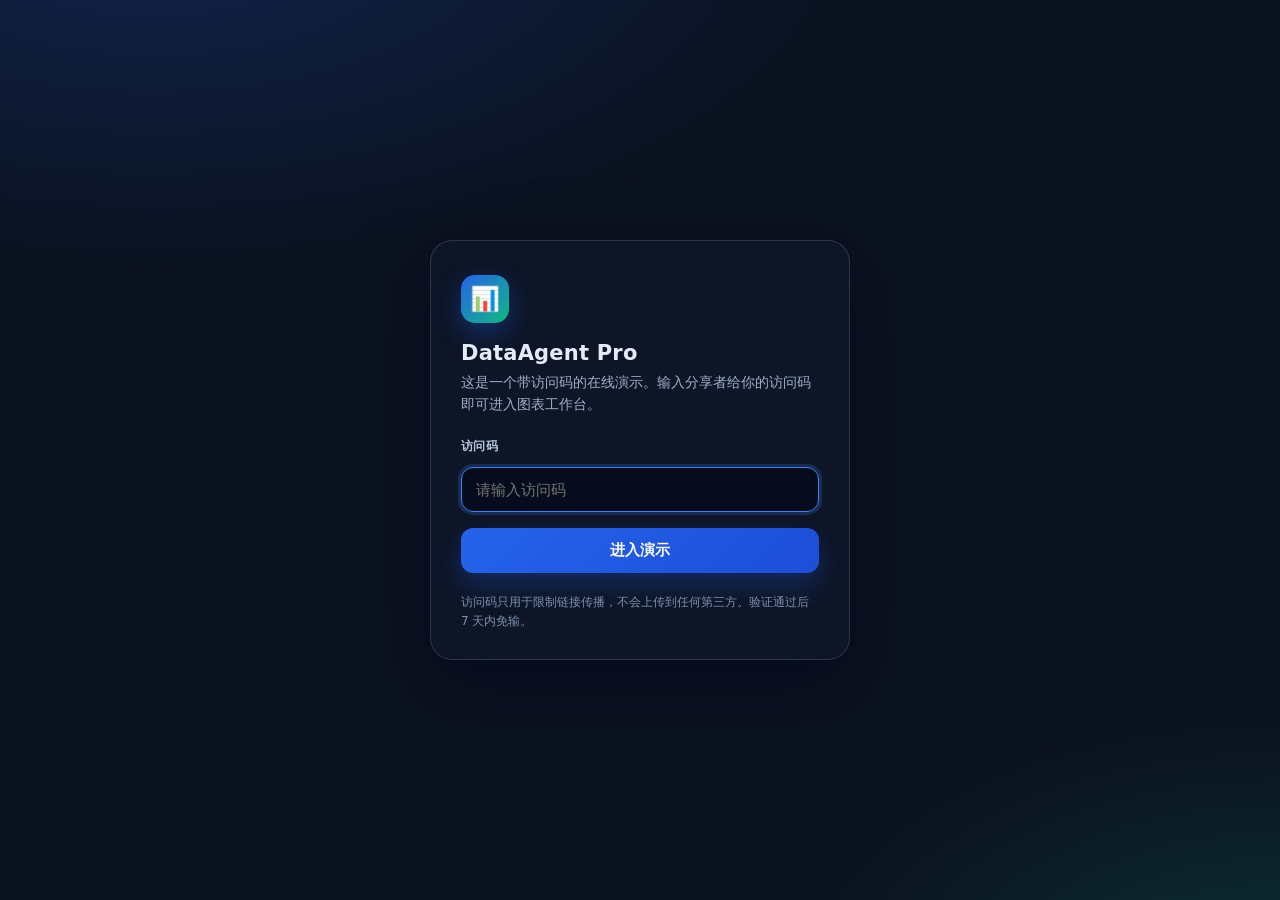
==== static/access.html @ 3734db89 "DataAgent Pro: 三栏图表工作台 + 0 元公网演示" ====
<!doctype html>
<html lang="zh-CN">
<head>
  <meta charset="utf-8" />
  <meta name="viewport" content="width=device-width, initial-scale=1" />
  <title>DataAgent Pro · 访问验证</title>
  <link rel="icon" href="data:image/svg+xml,<svg xmlns=%22http://www.w3.org/2000/svg%22 viewBox=%220 0 100 100%22><text y=%22.9em%22 font-size=%2290%22>📊</text></svg>" />
  <style>
    :root { color-scheme: light dark; }
    * { box-sizing: border-box; }
    body {
      margin: 0;
      min-height: 100vh;
      display: grid;
      place-items: center;
      padding: 24px;
      font-family: "Segoe UI", "PingFang SC", "Microsoft YaHei", system-ui, sans-serif;
      background:
        radial-gradient(1200px 600px at 12% -10%, rgba(37, 99, 235, 0.22), transparent 60%),
        radial-gradient(900px 500px at 100% 110%, rgba(16, 185, 129, 0.18), transparent 55%),
        #0b1220;
      color: #e5ecf8;
    }
    .card {
      width: min(420px, 100%);
      padding: 34px 30px 28px;
      border-radius: 22px;
      border: 1px solid rgba(148, 163, 184, 0.24);
      background: rgba(15, 23, 42, 0.82);
      box-shadow: 0 24px 70px rgba(2, 6, 23, 0.55);
      backdrop-filter: blur(14px);
    }
    .mark {
      width: 48px;
      height: 48px;
      display: grid;
      place-items: center;
      border-radius: 14px;
      font-size: 24px;
      background: linear-gradient(135deg, #2563eb, #10b981);
      box-shadow: 0 10px 26px rgba(37, 99, 235, 0.35);
    }
    h1 { margin: 18px 0 6px; font-size: 21px; letter-spacing: 0.01em; }
    p  { margin: 0; color: #9fb0c9; font-size: 13.5px; line-height: 1.65; }
    form { margin-top: 22px; display: grid; gap: 12px; }
    label { font-size: 12px; font-weight: 600; color: #b9c7dc; letter-spacing: 0.04em; }
    input {
      width: 100%;
      padding: 13px 14px;
      border-radius: 12px;
      border: 1px solid rgba(148, 163, 184, 0.32);
      background: rgba(2, 6, 23, 0.55);
      color: #f1f5f9;
      font-size: 15px;
      outline: none;
      transition: border-color 0.15s, box-shadow 0.15s;
    }
    input:focus { border-color: #3b82f6; box-shadow: 0 0 0 3px rgba(59, 130, 246, 0.22); }
    button {
      margin-top: 4px;
      padding: 13px 16px;
      border: 0;
      border-radius: 12px;
      font-size: 14.5px;
      font-weight: 650;
      color: #fff;
      cursor: pointer;
      background: linear-gradient(135deg, #2563eb, #1d4ed8);
      box-shadow: 0 12px 26px rgba(37, 99, 235, 0.28);
      transition: transform 0.12s, filter 0.12s;
    }
    button:hover { filter: brightness(1.06); }
    button:active { transform: translateY(1px); }
    button:disabled { opacity: 0.6; cursor: progress; }
    .error {
      display: none;
      margin-top: 4px;
      padding: 10px 12px;
      border-radius: 10px;
      font-size: 13px;
      color: #fecaca;
      background: rgba(239, 68, 68, 0.14);
      border: 1px solid rgba(239, 68, 68, 0.32);
    }
    .error.show { display: block; }
    .foot { margin-top: 20px; font-size: 12px; color: #7f91ab; line-height: 1.6; }
  </style>
</head>
<body>
  <main class="card">
    <div class="mark" aria-hidden="true">📊</div>
    <h1>DataAgent Pro</h1>
    <p>这是一个带访问码的在线演示。输入分享者给你的访问码即可进入图表工作台。</p>

    <form id="form" autocomplete="off">
      <label for="code">访问码</label>
      <input id="code" name="code" type="password" inputmode="text" placeholder="请输入访问码" required autofocus />
      <div class="error" id="error" role="alert"></div>
      <button id="submit" type="submit">进入演示</button>
    </form>

    <p class="foot">访问码只用于限制链接传播，不会上传到任何第三方。验证通过后 7 天内免输。</p>
  </main>

  <script>
    const form = document.getElementById('form');
    const input = document.getElementById('code');
    const error = document.getElementById('error');
    const submit = document.getElementById('submit');

    form.addEventListener('submit', async (event) => {
      event.preventDefault();
      const code = input.value.trim();
      if (!code) return;
      error.classList.remove('show');
      submit.disabled = true;
      submit.textContent = '验证中…';
      try {
        const response = await fetch('/api/access', {
          method: 'POST',
          headers: { 'Content-Type': 'application/json' },
          body: JSON.stringify({ code }),
        });
        const data = await response.json().catch(() => ({}));
        if (!response.ok) throw new Error(data.message || '访问码不正确');
        window.location.replace('/');
      } catch (err) {
        error.textContent = err.message || '访问码不正确';
        error.classList.add('show');
        input.select();
        submit.disabled = false;
        submit.textContent = '进入演示';
      }
    });
  </script>
</body>
</html>
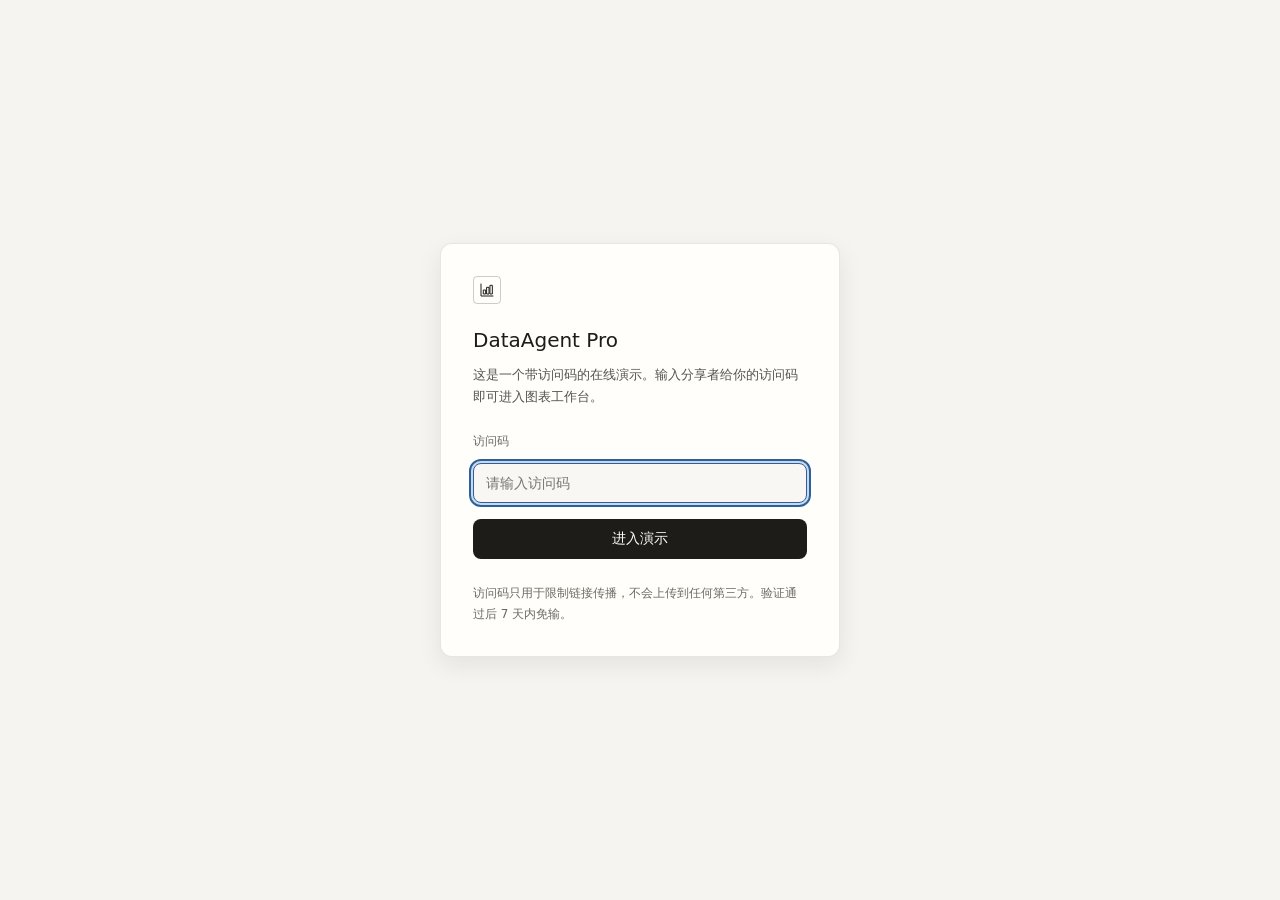
==== commit 5da88550: "refactor(ui): 重设计工作台界面并加固公网演示启动脚本 - unslop 方向重做 index/access/styles/app：墨蓝单一重点色、内联线性 SVG 图标、4px 间距网格" ====
--- a/static/access.html
+++ b/static/access.html
@@ -4,9 +4,45 @@
   <meta charset="utf-8" />
   <meta name="viewport" content="width=device-width, initial-scale=1" />
   <title>DataAgent Pro · 访问验证</title>
-  <link rel="icon" href="data:image/svg+xml,<svg xmlns=%22http://www.w3.org/2000/svg%22 viewBox=%220 0 100 100%22><text y=%22.9em%22 font-size=%2290%22>📊</text></svg>" />
+  <link
+    rel="icon"
+    href="data:image/svg+xml,%3Csvg xmlns='http://www.w3.org/2000/svg' viewBox='0 0 32 32'%3E%3Cpath d='M4 4v24h24' fill='none' stroke='%231e1c18' stroke-width='2'/%3E%3Crect x='8' y='18' width='4' height='10' fill='%232b5f9e'/%3E%3Crect x='15' y='12' width='4' height='16' fill='%232b5f9e'/%3E%3Crect x='22' y='7' width='4' height='21' fill='%232b5f9e'/%3E%3C/svg%3E"
+  />
   <style>
-    :root { color-scheme: light dark; }
+    :root {
+      color-scheme: light;
+      --bg: #f5f4f0;
+      --surface: #fffefb;
+      --surface-2: #f8f7f3;
+      --border: rgba(30, 28, 24, 0.10);
+      --border-strong: rgba(30, 28, 24, 0.22);
+      --text: #1e1c18;
+      --text-2: #56534c;
+      --text-3: #6e6a61;
+      --accent: #2b5f9e;
+      --red: #b0352c;
+      --tint-red: rgba(176, 53, 44, 0.06);
+      --shadow: 0 8px 24px rgba(30, 28, 24, 0.08);
+      --ease: cubic-bezier(0.22, 1, 0.36, 1);
+      --font-ui: "IBM Plex Sans", "Inter", "Segoe UI", "PingFang SC", "Hiragino Sans GB", "Microsoft YaHei", system-ui, sans-serif;
+    }
+    @media (prefers-color-scheme: dark) {
+      :root {
+        color-scheme: dark;
+        --bg: #141311;
+        --surface: #1b1a18;
+        --surface-2: #201f1c;
+        --border: rgba(236, 233, 225, 0.10);
+        --border-strong: rgba(236, 233, 225, 0.22);
+        --text: #ece9e1;
+        --text-2: #aaa69c;
+        --text-3: #8b877e;
+        --accent: #8fb6e6;
+        --red: #e07a72;
+        --tint-red: rgba(224, 122, 114, 0.08);
+        --shadow: 0 8px 24px rgba(0, 0, 0, 0.36);
+      }
+    }
     * { box-sizing: border-box; }
     body {
       margin: 0;
@@ -14,81 +50,83 @@
       display: grid;
       place-items: center;
       padding: 24px;
-      font-family: "Segoe UI", "PingFang SC", "Microsoft YaHei", system-ui, sans-serif;
-      background:
-        radial-gradient(1200px 600px at 12% -10%, rgba(37, 99, 235, 0.22), transparent 60%),
-        radial-gradient(900px 500px at 100% 110%, rgba(16, 185, 129, 0.18), transparent 55%),
-        #0b1220;
-      color: #e5ecf8;
+      font-family: var(--font-ui);
+      font-size: 14px;
+      line-height: 1.6;
+      background: var(--bg);
+      color: var(--text);
+      -webkit-font-smoothing: antialiased;
     }
     .card {
-      width: min(420px, 100%);
-      padding: 34px 30px 28px;
-      border-radius: 22px;
-      border: 1px solid rgba(148, 163, 184, 0.24);
-      background: rgba(15, 23, 42, 0.82);
-      box-shadow: 0 24px 70px rgba(2, 6, 23, 0.55);
-      backdrop-filter: blur(14px);
+      width: min(400px, 100%);
+      padding: 32px;
+      border: 1px solid var(--border);
+      border-radius: 12px;
+      background: var(--surface);
+      box-shadow: var(--shadow);
     }
     .mark {
-      width: 48px;
-      height: 48px;
+      width: 28px;
+      height: 28px;
       display: grid;
       place-items: center;
-      border-radius: 14px;
-      font-size: 24px;
-      background: linear-gradient(135deg, #2563eb, #10b981);
-      box-shadow: 0 10px 26px rgba(37, 99, 235, 0.35);
+      border: 1px solid var(--border-strong);
+      border-radius: 4px;
+      color: var(--text);
     }
-    h1 { margin: 18px 0 6px; font-size: 21px; letter-spacing: 0.01em; }
-    p  { margin: 0; color: #9fb0c9; font-size: 13.5px; line-height: 1.65; }
-    form { margin-top: 22px; display: grid; gap: 12px; }
-    label { font-size: 12px; font-weight: 600; color: #b9c7dc; letter-spacing: 0.04em; }
+    .mark svg { width: 16px; height: 16px; }
+    h1 { margin: 20px 0 8px; font-size: 20px; font-weight: 500; letter-spacing: 0; }
+    p { margin: 0; color: var(--text-2); font-size: 13px; line-height: 1.7; }
+    form { margin-top: 24px; display: grid; gap: 12px; }
+    label { font-size: 12px; color: var(--text-3); }
     input {
       width: 100%;
-      padding: 13px 14px;
-      border-radius: 12px;
-      border: 1px solid rgba(148, 163, 184, 0.32);
-      background: rgba(2, 6, 23, 0.55);
-      color: #f1f5f9;
-      font-size: 15px;
+      height: 40px;
+      padding: 0 12px;
+      border: 1px solid var(--border-strong);
+      border-radius: 8px;
+      background: var(--surface-2);
+      color: var(--text);
+      font-size: 14px;
       outline: none;
-      transition: border-color 0.15s, box-shadow 0.15s;
+      transition: border-color 140ms var(--ease), box-shadow 140ms var(--ease);
     }
-    input:focus { border-color: #3b82f6; box-shadow: 0 0 0 3px rgba(59, 130, 246, 0.22); }
+    input:focus { border-color: var(--accent); box-shadow: 0 0 0 2px rgba(43, 95, 158, 0.24); }
     button {
+      height: 40px;
       margin-top: 4px;
-      padding: 13px 16px;
-      border: 0;
-      border-radius: 12px;
-      font-size: 14.5px;
-      font-weight: 650;
-      color: #fff;
+      padding: 0 16px;
+      border: 1px solid transparent;
+      border-radius: 8px;
+      background: var(--text);
+      color: var(--surface);
+      font-size: 14px;
+      font-weight: 500;
       cursor: pointer;
-      background: linear-gradient(135deg, #2563eb, #1d4ed8);
-      box-shadow: 0 12px 26px rgba(37, 99, 235, 0.28);
-      transition: transform 0.12s, filter 0.12s;
+      transition: opacity 140ms var(--ease), transform 140ms var(--ease);
     }
-    button:hover { filter: brightness(1.06); }
-    button:active { transform: translateY(1px); }
-    button:disabled { opacity: 0.6; cursor: progress; }
+    button:hover { opacity: 0.88; }
+    button:active { transform: scale(0.98); }
+    button:disabled { opacity: 0.4; cursor: progress; }
+    :focus-visible { outline: 2px solid var(--accent); outline-offset: 2px; }
     .error {
       display: none;
-      margin-top: 4px;
-      padding: 10px 12px;
-      border-radius: 10px;
-      font-size: 13px;
-      color: #fecaca;
-      background: rgba(239, 68, 68, 0.14);
-      border: 1px solid rgba(239, 68, 68, 0.32);
+      padding: 8px 12px;
+      border: 1px solid var(--border);
+      border-radius: 8px;
+      font-size: 12px;
+      color: var(--red);
+      background: var(--tint-red);
     }
     .error.show { display: block; }
-    .foot { margin-top: 20px; font-size: 12px; color: #7f91ab; line-height: 1.6; }
+    .foot { margin-top: 24px; font-size: 12px; color: var(--text-3); }
   </style>
 </head>
 <body>
   <main class="card">
-    <div class="mark" aria-hidden="true">📊</div>
+    <div class="mark" aria-hidden="true">
+      <svg viewBox="0 0 24 24" width="16" height="16" fill="none" stroke="currentColor" stroke-width="1.5" stroke-linecap="round" stroke-linejoin="round"><path d="M3 3v18h18"/><rect x="7" y="12" width="3" height="6"/><rect x="12" y="8" width="3" height="10"/><rect x="17" y="5" width="3" height="13"/></svg>
+    </div>
     <h1>DataAgent Pro</h1>
     <p>这是一个带访问码的在线演示。输入分享者给你的访问码即可进入图表工作台。</p>
 
